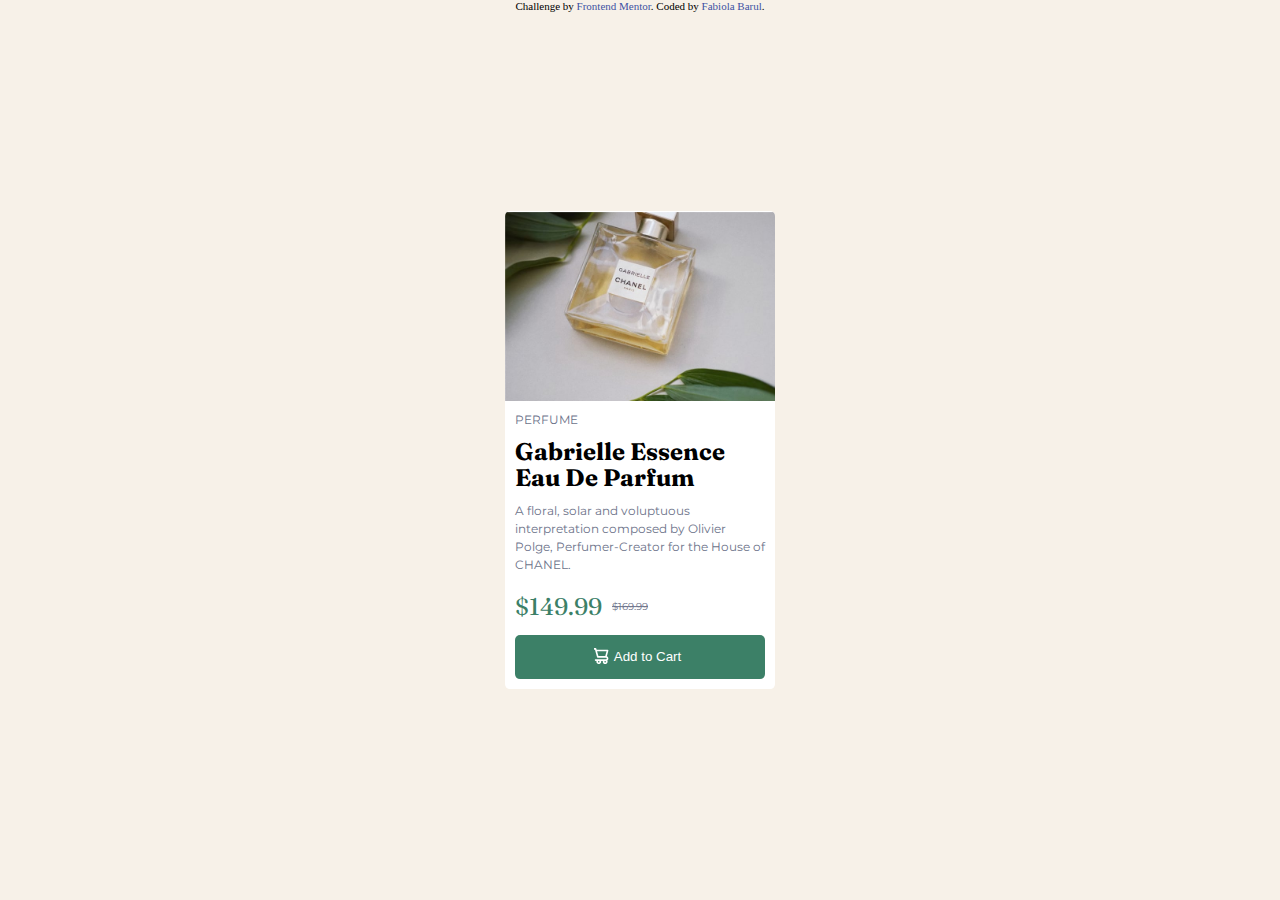
==== CARDCOMPONENT/index.html @ 8f99780f "card component RWD" ====
<!DOCTYPE html>
<html lang="en">
<head>
  <meta charset="UTF-8">
  <meta name="viewport" content="width=device-width, initial-scale=1.0"> <!-- displays site properly based on user's device -->

  <link rel="icon" type="image/png" sizes="32x32" href="./images/favicon-32x32.png">
  <link rel="preconnect" href="https://fonts.googleapis.com">
<link rel="preconnect" href="https://fonts.gstatic.com" crossorigin>
<link href="https://fonts.googleapis.com/css2?family=Fraunces:wght@700&family=Montserrat:wght@500;700&display=swap" rel="stylesheet">
<link rel="stylesheet" href="https://cdnjs.cloudflare.com/ajax/libs/font-awesome/6.4.0/css/all.min.css" integrity="sha512-iecdLmaskl7CVkqkXNQ/ZH/XLlvWZOJyj7Yy7tcenmpD1ypASozpmT/E0iPtmFIB46ZmdtAc9eNBvH0H/ZpiBw==" crossorigin="anonymous" referrerpolicy="no-referrer" />

  
  <title>Frontend Mentor | Product preview card component</title>

  <!-- Feel free to remove these styles or customise in your own stylesheet 👍 -->
  <style>
    .attribution { font-size: 11px; text-align: center; }
    .attribution a { color: hsl(228, 45%, 44%); }
    body{background-color: rgb(247, 241, 232);
    }
    /* ******************Cart ***********/
    *{
      margin: 0;
    }

    .container{
      width: 270px; 
      background-color: hsl(0, 0%, 100%); 
      border-radius: 5px; 
      margin-left: auto;
      margin-right: auto;
      margin-top: auto; 
      position: absolute;
      transform: translate(-50%, -50%);
      top: 50%; 
      left: 50%;
    }

    .picture{
      background: url(images/image-product-mobile.jpg)no-repeat;
      background-size: 100%;
      background-position: center;
      height:190px; 
      border-radius: 5px 5px 0 0; 
    }
   
    .description{
      padding: 10px;
      position: relative;
    }

    .description button{
      width: 100%;
      border-radius: 5px;
      padding: 10px 10px 15px;
      background-color: hsl(158, 36%, 37%);
      border: none;
    }

    .description h2{
      line-height: 1.1;
    }

    .description p{
        line-height: 1.5;
    }

    a{
      text-decoration: none;
      color: white;
    }

    h2{
      padding-top: 10px;
    }

    h2,p:nth-last-of-type(1){ 
      font-family: 'Fraunces', serif;
    }

    p:nth-last-of-type(1){
      color: hsl(158 , 36%, 37%);
      font-size: 24px;
      margin: 10px 0; 
    }

    p:nth-last-of-type(1)::after{
      content: "$169.99";
      color: hsl(228, 12%, 48%);
      font-size: 10px;
      margin-left: 10px;
      bottom: 75px;
      font-family: 'Montserrat', sans-serif;
      text-decoration: line-through;
      position: absolute;
     
    }

    p:nth-of-type(1){
      font-family: 'Montserrat', sans-serif;
      color: hsl(228, 12%, 48%);
      text-transform:uppercase;
      font-size: 12px;
    }

    p:nth-of-type(2){
      font-family: 'Montserrat', sans-serif;
      color: hsl(228, 12%, 48%);
      font-size: 12px;
      padding-top: 10px;
      padding-bottom: 5px;
    }

    svg{
      position: relative;
      top: 3px;
      right: 5px;
    }

    @media  (min-width: 1440px){

      .picture{
        background: url(images/image-product-desktop.jpg)no-repeat;
        background-size: 100%;
        background-position: 100%;
        height: 368px;
        border-radius: 5px 0 0 5px;
        width: 100%;
      }

      .container{
        display: flex;
        width: 500px;
        box-sizing: border-box;    
      }

      .description{
        padding: 20px;
        width: 400px;  
      }

      .description h2, p:nth-of-type(3){
        font-size: 30px;
      }

      p:nth-of-type(2){
        padding-top: 15px;
      }

      p:nth-last-of-type(1)::after{
        margin-left: 15px;
        bottom: 88px;
      }

      p:nth-of-type(3){
        
        padding-bottom: 0;
      }

      span{
        padding-left: 30px;
        position: relative;
        left: -30px;
      }
      
    }
  </style>

</head>
<body>

  <!-- Preview -->

  <!-- Gabrielle Essence Eau De Parfum -->

  <!-- A floral, solar and voluptuous interpretation composed by Olivier Polge,  -->
  <!-- Perfumer-Creator for the House of CHANEL. -->

  <!-- $149.99 -->
  <!-- $169.99 -->

  <!-- Add to Cart -->
  
  <div class="attribution">
    Challenge by <a href="https://www.frontendmentor.io?ref=challenge" target="_blank">Frontend Mentor</a>. 
    Coded by <a href="https://www.frontendmentor.io/profile/Fabiola971">Fabiola Barul</a>.
  </div>
  <div class="container">
    <div class="picture">
      <!-- <img src="images/image-product-mobile.jpg" alt=""> -->
    </div>
    <div class="description">
      <p>perfume</p>
      <h2>Gabrielle Essence Eau <span>De Parfum</span></h2>
      <p>A floral, solar and voluptuous interpretation composed by Olivier Polge, Perfumer-Creator for the House of CHANEL.</p>
      <p>$149.99</p>
      <a href="#"><button><svg width="15" height="16" xmlns="http://www.w3.org/2000/svg"><path d="M14.383 10.388a2.397 2.397 0 0 0-1.518-2.222l1.494-5.593a.8.8 0 0 0-.144-.695.8.8 0 0 0-.631-.28H2.637L2.373.591A.8.8 0 0 0 1.598 0H0v1.598h.983l1.982 7.4a.8.8 0 0 0 .799.59h8.222a.8.8 0 0 1 0 1.599H1.598a.8.8 0 1 0 0 1.598h.943a2.397 2.397 0 1 0 4.507 0h1.885a2.397 2.397 0 1 0 4.331-.376 2.397 2.397 0 0 0 1.12-2.021ZM11.26 7.99H4.395L3.068 3.196h9.477L11.26 7.991Zm-6.465 6.392a.8.8 0 1 1 0-1.598.8.8 0 0 1 0 1.598Zm6.393 0a.8.8 0 1 1 0-1.598.8.8 0 0 1 0 1.598Z" fill="#FFF"/></svg><a href="#">Add to Cart</a></button></a>
    </div>
  </div>
</body>
</html>
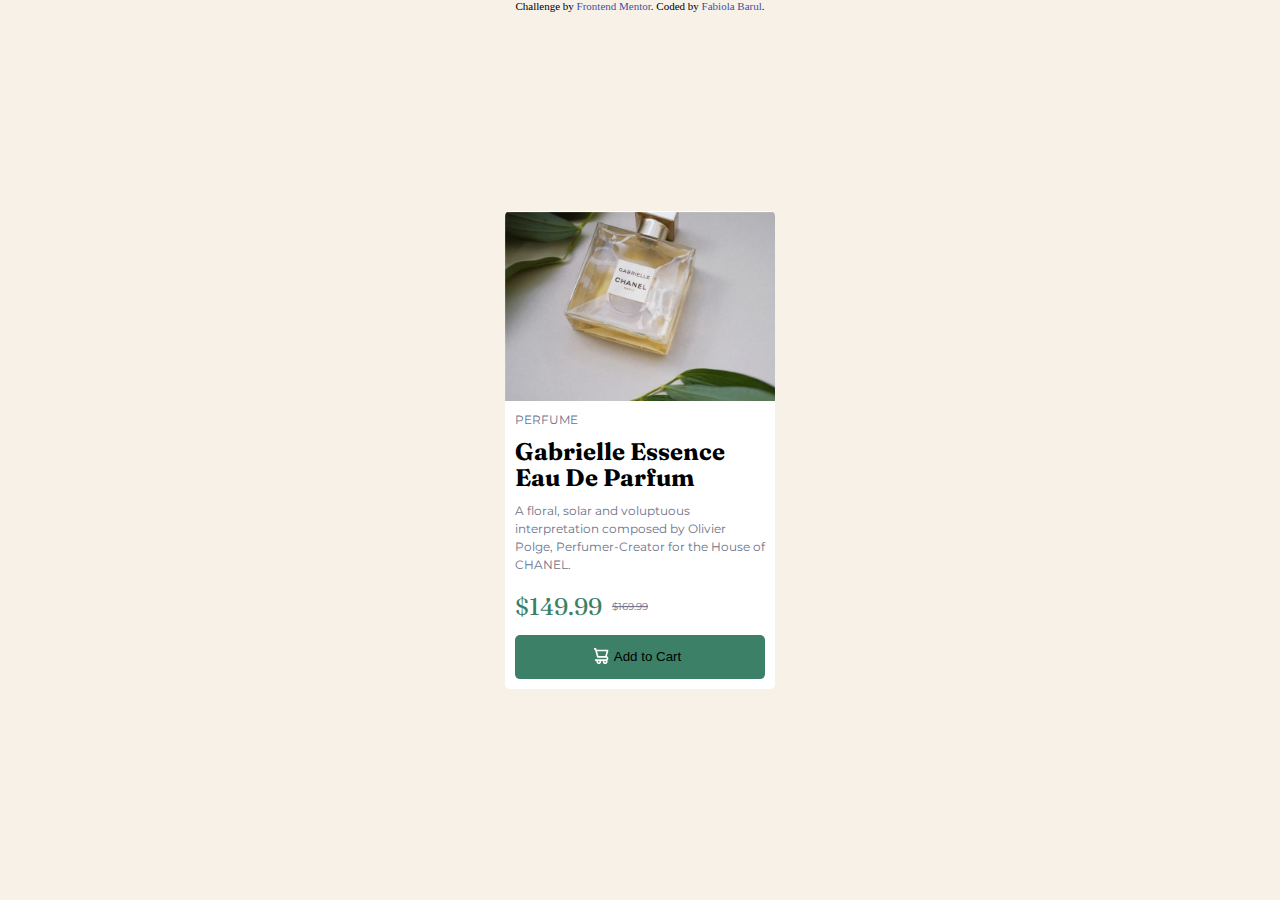
==== commit c78fcebe: "change button" ====
--- a/CARDCOMPONENT/index.html
+++ b/CARDCOMPONENT/index.html
@@ -28,9 +28,7 @@
       width: 270px; 
       background-color: hsl(0, 0%, 100%); 
       border-radius: 5px; 
-      margin-left: auto;
-      margin-right: auto;
-      margin-top: auto; 
+      
       position: absolute;
       transform: translate(-50%, -50%);
       top: 50%; 
@@ -118,7 +116,7 @@
       right: 5px;
     }
 
-    @media  (min-width: 1440px){
+    @media (min-width: 1440px){
 
       .picture{
         background: url(images/image-product-desktop.jpg)no-repeat;
@@ -195,7 +193,7 @@
       <h2>Gabrielle Essence Eau <span>De Parfum</span></h2>
       <p>A floral, solar and voluptuous interpretation composed by Olivier Polge, Perfumer-Creator for the House of CHANEL.</p>
       <p>$149.99</p>
-      <a href="#"><button><svg width="15" height="16" xmlns="http://www.w3.org/2000/svg"><path d="M14.383 10.388a2.397 2.397 0 0 0-1.518-2.222l1.494-5.593a.8.8 0 0 0-.144-.695.8.8 0 0 0-.631-.28H2.637L2.373.591A.8.8 0 0 0 1.598 0H0v1.598h.983l1.982 7.4a.8.8 0 0 0 .799.59h8.222a.8.8 0 0 1 0 1.599H1.598a.8.8 0 1 0 0 1.598h.943a2.397 2.397 0 1 0 4.507 0h1.885a2.397 2.397 0 1 0 4.331-.376 2.397 2.397 0 0 0 1.12-2.021ZM11.26 7.99H4.395L3.068 3.196h9.477L11.26 7.991Zm-6.465 6.392a.8.8 0 1 1 0-1.598.8.8 0 0 1 0 1.598Zm6.393 0a.8.8 0 1 1 0-1.598.8.8 0 0 1 0 1.598Z" fill="#FFF"/></svg><a href="#">Add to Cart</a></button></a>
+      <a href="#"><button><svg width="15" height="16" xmlns="http://www.w3.org/2000/svg"><path d="M14.383 10.388a2.397 2.397 0 0 0-1.518-2.222l1.494-5.593a.8.8 0 0 0-.144-.695.8.8 0 0 0-.631-.28H2.637L2.373.591A.8.8 0 0 0 1.598 0H0v1.598h.983l1.982 7.4a.8.8 0 0 0 .799.59h8.222a.8.8 0 0 1 0 1.599H1.598a.8.8 0 1 0 0 1.598h.943a2.397 2.397 0 1 0 4.507 0h1.885a2.397 2.397 0 1 0 4.331-.376 2.397 2.397 0 0 0 1.12-2.021ZM11.26 7.99H4.395L3.068 3.196h9.477L11.26 7.991Zm-6.465 6.392a.8.8 0 1 1 0-1.598.8.8 0 0 1 0 1.598Zm6.393 0a.8.8 0 1 1 0-1.598.8.8 0 0 1 0 1.598Z" fill="#FFF"/></svg>Add to Cart</button></a>
     </div>
   </div>
 </body>
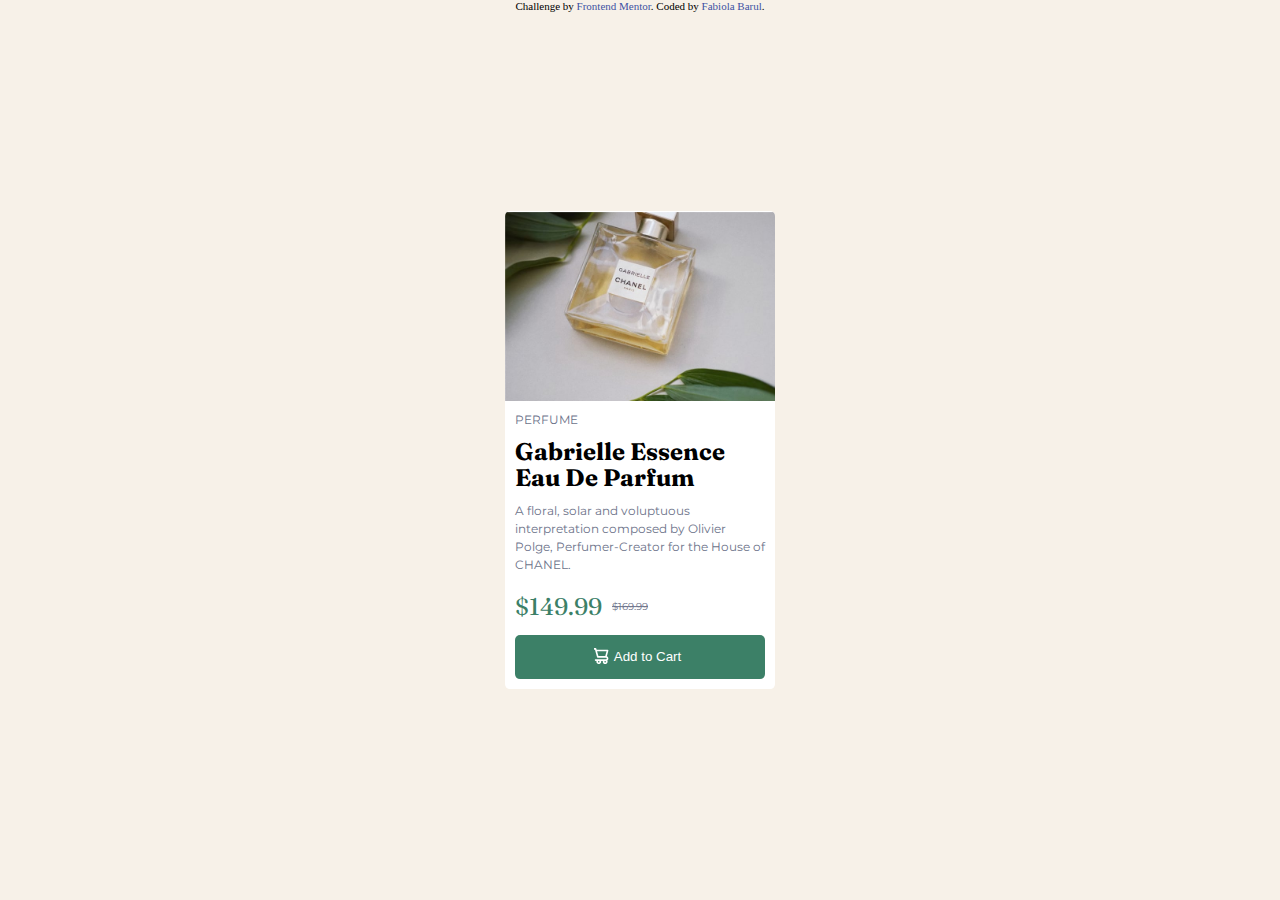
==== commit 9456afe7: "improvement code" ====
--- a/CARDCOMPONENT/index.html
+++ b/CARDCOMPONENT/index.html
@@ -28,7 +28,6 @@
       width: 270px; 
       background-color: hsl(0, 0%, 100%); 
       border-radius: 5px; 
-      
       position: absolute;
       transform: translate(-50%, -50%);
       top: 50%; 
@@ -36,7 +35,7 @@
     }
 
     .picture{
-      background: url(images/image-product-mobile.jpg)no-repeat;
+      background: url(./images/image-product-mobile.jpg)no-repeat;
       background-size: 100%;
       background-position: center;
       height:190px; 
@@ -54,6 +53,8 @@
       padding: 10px 10px 15px;
       background-color: hsl(158, 36%, 37%);
       border: none;
+      color: white;
+      cursor: pointer;
     }
 
     .description h2{
@@ -117,9 +118,8 @@
     }
 
     @media (min-width: 1440px){
-
       .picture{
-        background: url(images/image-product-desktop.jpg)no-repeat;
+        background: url(./images/image-product-desktop.jpg)no-repeat;
         background-size: 100%;
         background-position: 100%;
         height: 368px;
@@ -161,40 +161,30 @@
         position: relative;
         left: -30px;
       }
-      
+    
     }
   </style>
 
 </head>
 <body>
-
-  <!-- Preview -->
-
-  <!-- Gabrielle Essence Eau De Parfum -->
-
-  <!-- A floral, solar and voluptuous interpretation composed by Olivier Polge,  -->
-  <!-- Perfumer-Creator for the House of CHANEL. -->
-
-  <!-- $149.99 -->
-  <!-- $169.99 -->
-
-  <!-- Add to Cart -->
-  
-  <div class="attribution">
+  <header>
+    <div class="attribution">
     Challenge by <a href="https://www.frontendmentor.io?ref=challenge" target="_blank">Frontend Mentor</a>. 
     Coded by <a href="https://www.frontendmentor.io/profile/Fabiola971">Fabiola Barul</a>.
-  </div>
-  <div class="container">
-    <div class="picture">
-      <!-- <img src="images/image-product-mobile.jpg" alt=""> -->
     </div>
-    <div class="description">
-      <p>perfume</p>
-      <h2>Gabrielle Essence Eau <span>De Parfum</span></h2>
-      <p>A floral, solar and voluptuous interpretation composed by Olivier Polge, Perfumer-Creator for the House of CHANEL.</p>
+  </header>
+  <main>
+    <div class="container">
+      <div class="picture">
+      </div>
+      <div class="description">
+        <p>perfume</p>
+        <h2>Gabrielle Essence Eau <span>De    Parfum</span></h2>
+        <p>A floral, solar and voluptuous interpretation composed by Olivier Polge, Perfumer-Creator for the House of CHANEL.</p>
       <p>$149.99</p>
-      <a href="#"><button><svg width="15" height="16" xmlns="http://www.w3.org/2000/svg"><path d="M14.383 10.388a2.397 2.397 0 0 0-1.518-2.222l1.494-5.593a.8.8 0 0 0-.144-.695.8.8 0 0 0-.631-.28H2.637L2.373.591A.8.8 0 0 0 1.598 0H0v1.598h.983l1.982 7.4a.8.8 0 0 0 .799.59h8.222a.8.8 0 0 1 0 1.599H1.598a.8.8 0 1 0 0 1.598h.943a2.397 2.397 0 1 0 4.507 0h1.885a2.397 2.397 0 1 0 4.331-.376 2.397 2.397 0 0 0 1.12-2.021ZM11.26 7.99H4.395L3.068 3.196h9.477L11.26 7.991Zm-6.465 6.392a.8.8 0 1 1 0-1.598.8.8 0 0 1 0 1.598Zm6.393 0a.8.8 0 1 1 0-1.598.8.8 0 0 1 0 1.598Z" fill="#FFF"/></svg>Add to Cart</button></a>
+        <button type="submit"><svg width="15" height="16" xmlns="http://www.w3.org/2000/svg"><path d="M14.383 10.388a2.397 2.397 0 0 0-1.518-2.222l1.494-5.593a.8.8 0 0 0-.144-.695.8.8 0 0 0-.631-.28H2.637L2.373.591A.8.8 0 0 0 1.598 0H0v1.598h.983l1.982 7.4a.8.8 0 0 0 .799.59h8.222a.8.8 0 0 1 0 1.599H1.598a.8.8 0 1 0 0 1.598h.943a2.397 2.397 0 1 0 4.507 0h1.885a2.397 2.397 0 1 0 4.331-.376 2.397 2.397 0 0 0 1.12-2.021ZM11.26 7.99H4.395L3.068 3.196h9.477L11.26 7.991Zm-6.465 6.392a.8.8 0 1 1 0-1.598.8.8 0 0 1 0 1.598Zm6.393 0a.8.8 0 1 1 0-1.598.8.8 0 0 1 0 1.598Z" fill="#FFF"/></svg>Add to Cart</button>
     </div>
   </div>
+</main>
 </body>
 </html>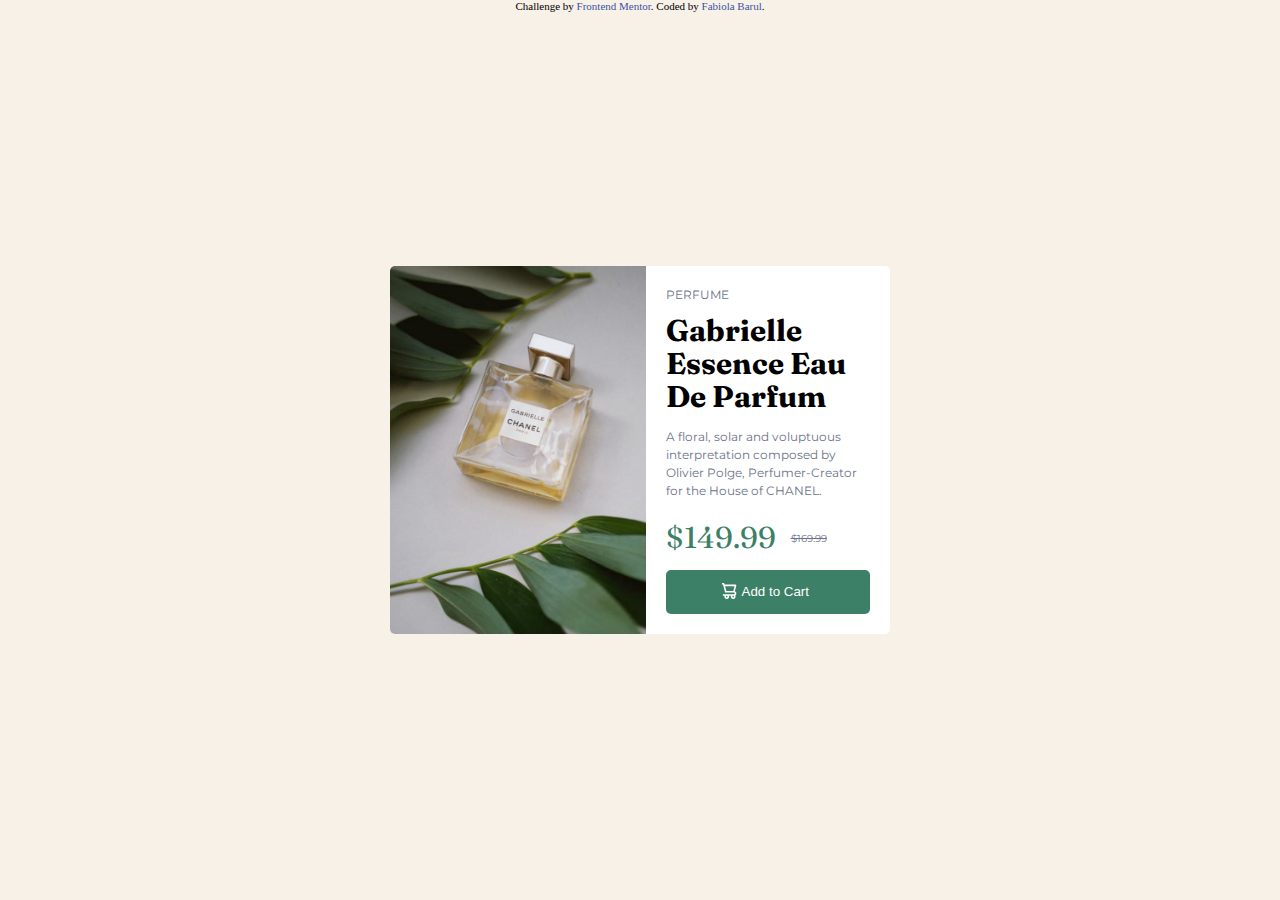
==== commit 92ad1cae: "add css folder with change breakpoint RWD" ====
--- a/CARDCOMPONENT/index.html
+++ b/CARDCOMPONENT/index.html
@@ -9,162 +9,12 @@
 <link rel="preconnect" href="https://fonts.gstatic.com" crossorigin>
 <link href="https://fonts.googleapis.com/css2?family=Fraunces:wght@700&family=Montserrat:wght@500;700&display=swap" rel="stylesheet">
 <link rel="stylesheet" href="https://cdnjs.cloudflare.com/ajax/libs/font-awesome/6.4.0/css/all.min.css" integrity="sha512-iecdLmaskl7CVkqkXNQ/ZH/XLlvWZOJyj7Yy7tcenmpD1ypASozpmT/E0iPtmFIB46ZmdtAc9eNBvH0H/ZpiBw==" crossorigin="anonymous" referrerpolicy="no-referrer" />
+<link rel="stylesheet" href="css/style.css">
 
   
   <title>Frontend Mentor | Product preview card component</title>
 
   <!-- Feel free to remove these styles or customise in your own stylesheet 👍 -->
-  <style>
-    .attribution { font-size: 11px; text-align: center; }
-    .attribution a { color: hsl(228, 45%, 44%); }
-    body{background-color: rgb(247, 241, 232);
-    }
-    /* ******************Cart ***********/
-    *{
-      margin: 0;
-    }
-
-    .container{
-      width: 270px; 
-      background-color: hsl(0, 0%, 100%); 
-      border-radius: 5px; 
-      position: absolute;
-      transform: translate(-50%, -50%);
-      top: 50%; 
-      left: 50%;
-    }
-
-    .picture{
-      background: url(./images/image-product-mobile.jpg)no-repeat;
-      background-size: 100%;
-      background-position: center;
-      height:190px; 
-      border-radius: 5px 5px 0 0; 
-    }
-   
-    .description{
-      padding: 10px;
-      position: relative;
-    }
-
-    .description button{
-      width: 100%;
-      border-radius: 5px;
-      padding: 10px 10px 15px;
-      background-color: hsl(158, 36%, 37%);
-      border: none;
-      color: white;
-      cursor: pointer;
-    }
-
-    .description h2{
-      line-height: 1.1;
-    }
-
-    .description p{
-        line-height: 1.5;
-    }
-
-    a{
-      text-decoration: none;
-      color: white;
-    }
-
-    h2{
-      padding-top: 10px;
-    }
-
-    h2,p:nth-last-of-type(1){ 
-      font-family: 'Fraunces', serif;
-    }
-
-    p:nth-last-of-type(1){
-      color: hsl(158 , 36%, 37%);
-      font-size: 24px;
-      margin: 10px 0; 
-    }
-
-    p:nth-last-of-type(1)::after{
-      content: "$169.99";
-      color: hsl(228, 12%, 48%);
-      font-size: 10px;
-      margin-left: 10px;
-      bottom: 75px;
-      font-family: 'Montserrat', sans-serif;
-      text-decoration: line-through;
-      position: absolute;
-     
-    }
-
-    p:nth-of-type(1){
-      font-family: 'Montserrat', sans-serif;
-      color: hsl(228, 12%, 48%);
-      text-transform:uppercase;
-      font-size: 12px;
-    }
-
-    p:nth-of-type(2){
-      font-family: 'Montserrat', sans-serif;
-      color: hsl(228, 12%, 48%);
-      font-size: 12px;
-      padding-top: 10px;
-      padding-bottom: 5px;
-    }
-
-    svg{
-      position: relative;
-      top: 3px;
-      right: 5px;
-    }
-
-    @media (min-width: 1440px){
-      .picture{
-        background: url(./images/image-product-desktop.jpg)no-repeat;
-        background-size: 100%;
-        background-position: 100%;
-        height: 368px;
-        border-radius: 5px 0 0 5px;
-        width: 100%;
-      }
-
-      .container{
-        display: flex;
-        width: 500px;
-        box-sizing: border-box;    
-      }
-
-      .description{
-        padding: 20px;
-        width: 400px;  
-      }
-
-      .description h2, p:nth-of-type(3){
-        font-size: 30px;
-      }
-
-      p:nth-of-type(2){
-        padding-top: 15px;
-      }
-
-      p:nth-last-of-type(1)::after{
-        margin-left: 15px;
-        bottom: 88px;
-      }
-
-      p:nth-of-type(3){
-        
-        padding-bottom: 0;
-      }
-
-      span{
-        padding-left: 30px;
-        position: relative;
-        left: -30px;
-      }
-    
-    }
-  </style>
-
 </head>
 <body>
   <header>
--- a/CARDCOMPONENT/css/style.css
+++ b/CARDCOMPONENT/css/style.css
@@ -0,0 +1,152 @@
+.attribution { font-size: 11px; text-align: center; }
+    .attribution a { color: hsl(228, 45%, 44%); }
+    body{background-color: rgb(247, 241, 232);
+    }
+    /* ******************Cart ***********/
+    *{
+      margin: 0;
+    }
+
+    .container{
+      width: 270px; 
+      background-color: hsl(0, 0%, 100%); 
+      border-radius: 5px; 
+      position: absolute;
+      transform: translate(-50%, -50%);
+      top: 50%; 
+      left: 50%;
+    }
+
+    .picture{
+      background: url(../images/image-product-mobile.jpg);
+      background-size: 100%;
+      background-position: center;
+      height:190px; 
+      border-radius: 5px 5px 0 0; 
+    }
+   
+    .description{
+      padding: 10px;
+      position: relative;
+    }
+
+    .description button{
+      width: 100%;
+      border-radius: 5px;
+      padding: 10px 10px 15px;
+      background-color: hsl(158, 36%, 37%);
+      border: none;
+      color: white;
+      cursor: pointer;
+    }
+
+    .description button:hover{
+        background-color: hsl(158, 27%, 52%);
+    }
+
+    .description h2{
+      line-height: 1.1;
+    }
+
+    .description p{
+        line-height: 1.5;
+    }
+
+    a{
+      text-decoration: none;
+      color: white;
+    }
+
+    h2{
+      padding-top: 10px;
+    }
+
+    h2,p:nth-last-of-type(1){ 
+      font-family: 'Fraunces', serif;
+    }
+
+    p:nth-last-of-type(1){
+      color: hsl(158 , 36%, 37%);
+      font-size: 24px;
+      margin: 10px 0; 
+    }
+
+    p:nth-last-of-type(1)::after{
+      content: "$169.99";
+      color: hsl(228, 12%, 48%);
+      font-size: 10px;
+      margin-left: 10px;
+      bottom: 75px;
+      font-family: 'Montserrat', sans-serif;
+      text-decoration: line-through;
+      position: absolute;
+     
+    }
+
+    p:nth-of-type(1){
+      font-family: 'Montserrat', sans-serif;
+      color: hsl(228, 12%, 48%);
+      text-transform:uppercase;
+      font-size: 12px;
+    }
+
+    p:nth-of-type(2){
+      font-family: 'Montserrat', sans-serif;
+      color: hsl(228, 12%, 48%);
+      font-size: 12px;
+      padding-top: 10px;
+      padding-bottom: 5px;
+    }
+
+    svg{
+      position: relative;
+      top: 3px;
+      right: 5px;
+    }
+
+    @media (min-width: 510px){
+      .picture{
+        background: url(../images/image-product-desktop.jpg);
+        background-size: 100%;
+        background-position: 100%;
+        height: 368px;
+        border-radius: 5px 0 0 5px;
+        width: 100%;
+      }
+
+      .container{
+        display: flex;
+        width: 500px;
+        box-sizing: border-box;    
+      }
+
+      .description{
+        padding: 20px;
+        width: 400px;  
+      }
+
+      .description h2, p:nth-of-type(3){
+        font-size: 30px;
+      }
+
+      p:nth-of-type(2){
+        padding-top: 15px;
+      }
+
+      p:nth-last-of-type(1)::after{
+        margin-left: 15px;
+        bottom: 88px;
+      }
+
+      p:nth-of-type(3){
+        
+        padding-bottom: 0;
+      }
+
+      span{
+        padding-left: 30px;
+        position: relative;
+        left: -30px;
+      }
+    
+    }